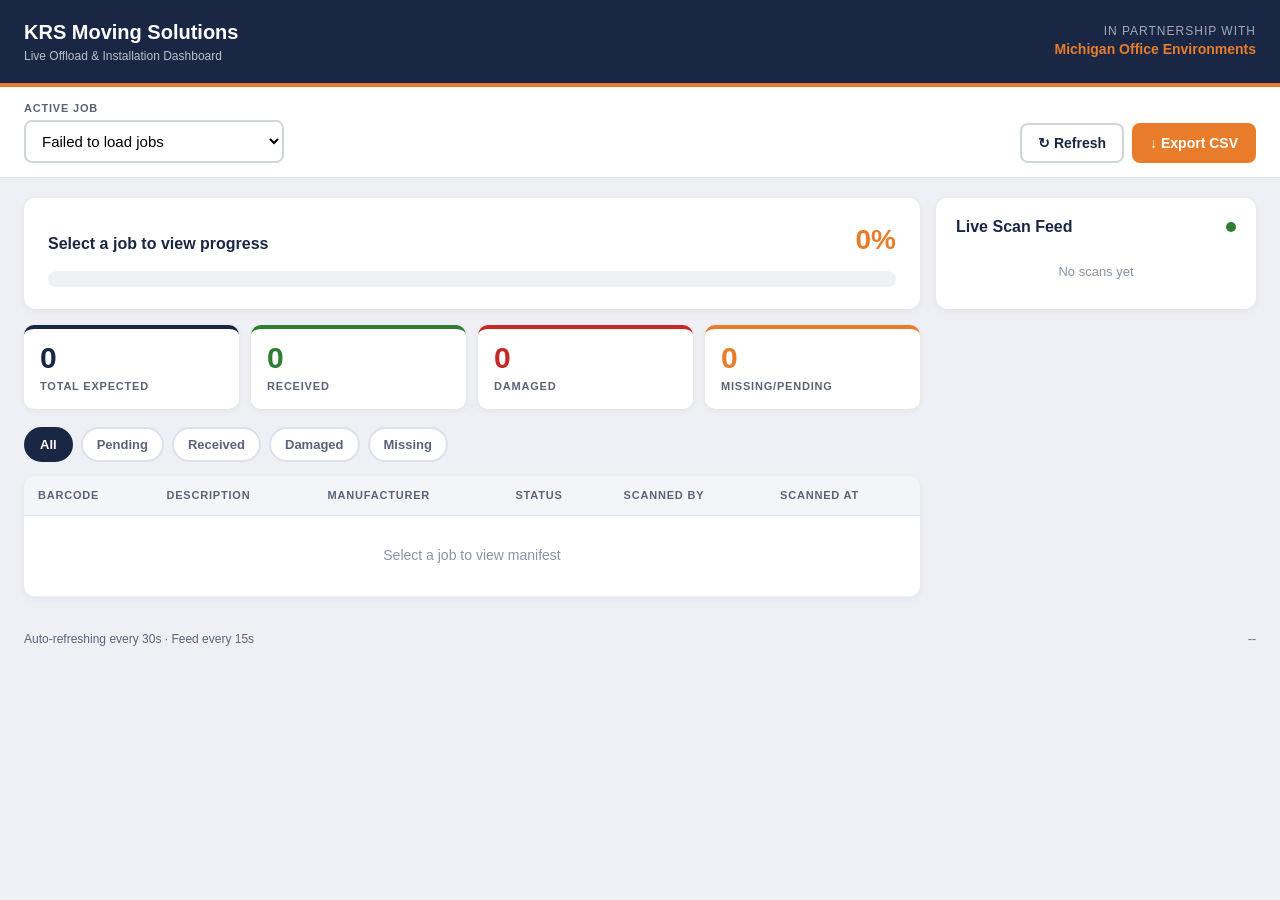
==== dashboard.html @ aa696462 "Initial commit: KRS offload barcode scanner + dashboard" ====
<!DOCTYPE html>
<html lang="en">
<head>
  <meta charset="UTF-8">
  <meta name="viewport" content="width=device-width, initial-scale=1.0">
  <meta name="theme-color" content="#1a2744">
  <title>KRS Offload Dashboard</title>
  <link rel="stylesheet" href="css/style.css">
</head>
<body class="dashboard-body">

  <!-- Co-branded header -->
  <header class="dash-header">
    <div class="dash-brand">
      <div class="dash-brand-main">KRS Moving Solutions</div>
      <div class="dash-brand-sub">Live Offload &amp; Installation Dashboard</div>
    </div>
    <div class="dash-partner">
      <div class="partner-label">In partnership with</div>
      <div class="partner-name">Michigan Office Environments</div>
    </div>
  </header>

  <!-- Control bar: job select + refresh + export -->
  <section class="dash-controls">
    <div class="dash-control-group">
      <label for="dashJobSelect">Active Job</label>
      <select id="dashJobSelect">
        <option value="">Loading jobs...</option>
      </select>
    </div>
    <div class="dash-control-group dash-control-actions">
      <button id="refreshBtn" class="dash-btn">&#8635; Refresh</button>
      <button id="exportBtn" class="dash-btn dash-btn-primary">&#8595; Export CSV</button>
    </div>
  </section>

  <!-- Main dashboard grid -->
  <main class="dash-main">

    <!-- Left column: progress + summary + table -->
    <div class="dash-left">

      <!-- Progress bar card -->
      <div class="dash-card progress-card">
        <div class="progress-header">
          <div class="progress-label" id="progressLabel">Select a job to view progress</div>
          <div class="progress-pct" id="progressPct">0%</div>
        </div>
        <div class="progress-bar-wrap">
          <div class="progress-bar-fill" id="progressBarFill"></div>
        </div>
      </div>

      <!-- Summary cards row -->
      <div class="summary-row">
        <div class="summary-card">
          <div class="summary-value" id="sumExpected">0</div>
          <div class="summary-label">Total Expected</div>
        </div>
        <div class="summary-card summary-good">
          <div class="summary-value" id="sumReceived">0</div>
          <div class="summary-label">Received</div>
        </div>
        <div class="summary-card summary-danger">
          <div class="summary-value" id="sumDamaged">0</div>
          <div class="summary-label">Damaged</div>
        </div>
        <div class="summary-card summary-warn">
          <div class="summary-value" id="sumMissing">0</div>
          <div class="summary-label">Missing/Pending</div>
        </div>
      </div>

      <!-- Filter tabs -->
      <div class="filter-row">
        <button class="filter-btn active" data-filter="all">All</button>
        <button class="filter-btn" data-filter="Pending">Pending</button>
        <button class="filter-btn" data-filter="Received">Received</button>
        <button class="filter-btn" data-filter="Damaged">Damaged</button>
        <button class="filter-btn" data-filter="Missing">Missing</button>
      </div>

      <!-- Manifest table -->
      <div class="dash-card table-card">
        <div class="table-scroll">
          <table class="manifest-table" id="manifestTable">
            <thead>
              <tr>
                <th>Barcode</th>
                <th>Description</th>
                <th>Manufacturer</th>
                <th>Status</th>
                <th>Scanned By</th>
                <th>Scanned At</th>
              </tr>
            </thead>
            <tbody id="manifestBody">
              <tr><td colspan="6" class="empty-state">Select a job to view manifest</td></tr>
            </tbody>
          </table>
        </div>
      </div>
    </div>

    <!-- Right column: live scan feed sidebar -->
    <aside class="dash-right">
      <div class="dash-card feed-card">
        <div class="feed-header">
          <h3>Live Scan Feed</h3>
          <span class="feed-dot"></span>
        </div>
        <ul class="feed-list" id="feedList">
          <li class="feed-empty">No scans yet</li>
        </ul>
      </div>
    </aside>
  </main>

  <footer class="dash-footer">
    <span>Auto-refreshing every 30s &middot; Feed every 15s</span>
    <span id="lastUpdated">--</span>
  </footer>

  <script src="js/dashboard.js"></script>
</body>
</html>
---- css/style.css ----
/* =====================================================================
   KRS Moving Solutions — Offload Scanner + Dashboard
   Brand colors:
     Navy:   #1a2744
     Orange: #e87c2a
   Mobile-first. Big tappable targets. High contrast.
===================================================================== */

/* ---- Reset / base ---- */
*, *::before, *::after {
  box-sizing: border-box;
  -webkit-tap-highlight-color: transparent;
}

html, body {
  margin: 0;
  padding: 0;
  font-family: -apple-system, BlinkMacSystemFont, "Segoe UI", Roboto, Helvetica, Arial, sans-serif;
  background: #f4f5f8;
  color: #1a2744;
  -webkit-font-smoothing: antialiased;
  line-height: 1.4;
}

button {
  font-family: inherit;
  cursor: pointer;
  border: none;
  background: none;
}

a { color: #e87c2a; text-decoration: none; }
a:hover { text-decoration: underline; }

.hidden { display: none !important; }

/* =====================================================================
   LANDING PAGE (index.html)
===================================================================== */

body.landing {
  background: linear-gradient(145deg, #1a2744 0%, #0f1728 100%);
  color: #fff;
  min-height: 100vh;
  display: flex;
  flex-direction: column;
}

.site-header {
  display: flex;
  justify-content: space-between;
  align-items: center;
  padding: 18px 24px;
  border-bottom: 3px solid #e87c2a;
  flex-wrap: wrap;
  gap: 10px;
}
.brand-title { font-size: 20px; font-weight: 800; letter-spacing: 0.3px; }
.brand-sub { font-size: 12px; opacity: 0.75; margin-top: 2px; }
.dealer-tag { text-align: right; font-size: 12px; }
.dealer-label { display: block; opacity: 0.65; text-transform: uppercase; letter-spacing: 1px; }
.dealer-name { font-weight: 700; color: #e87c2a; font-size: 14px; }

.landing-main {
  flex: 1;
  display: flex;
  align-items: center;
  justify-content: center;
  padding: 24px;
}
.hero-card {
  background: rgba(255,255,255,0.04);
  border: 1px solid rgba(255,255,255,0.1);
  border-radius: 16px;
  padding: 32px;
  max-width: 720px;
  width: 100%;
  backdrop-filter: blur(6px);
}
.hero-card h1 {
  margin: 0 0 10px;
  font-size: 28px;
  color: #fff;
}
.lede {
  margin: 0 0 24px;
  font-size: 16px;
  opacity: 0.8;
}

.landing-cta-row {
  display: grid;
  grid-template-columns: 1fr;
  gap: 14px;
  margin-bottom: 28px;
}
@media (min-width: 640px) {
  .landing-cta-row { grid-template-columns: 1fr 1fr; }
}

.cta-btn {
  display: flex;
  align-items: center;
  gap: 14px;
  padding: 18px 20px;
  border-radius: 12px;
  text-decoration: none;
  transition: transform 0.12s ease, box-shadow 0.12s ease;
}
.cta-btn:hover { transform: translateY(-2px); text-decoration: none; }
.cta-primary { background: #e87c2a; color: #fff; box-shadow: 0 8px 24px rgba(232,124,42,0.3); }
.cta-secondary { background: #fff; color: #1a2744; box-shadow: 0 8px 24px rgba(0,0,0,0.2); }
.cta-icon { font-size: 28px; }
.cta-title { display: block; font-weight: 800; font-size: 18px; }
.cta-sub { display: block; font-size: 12px; opacity: 0.8; }

.landing-meta {
  display: grid;
  grid-template-columns: 1fr;
  gap: 8px;
  font-size: 13px;
  opacity: 0.75;
}
@media (min-width: 640px) {
  .landing-meta { grid-template-columns: repeat(3, 1fr); }
}

.site-footer {
  padding: 14px 24px;
  text-align: center;
  font-size: 11px;
  opacity: 0.5;
  border-top: 1px solid rgba(255,255,255,0.1);
}

/* =====================================================================
   SCANNER APP (scanner.html)
===================================================================== */

body.scanner-body {
  background: #f4f5f8;
  min-height: 100vh;
  padding-bottom: 40px;
}

.scanner-header {
  background: #1a2744;
  color: #fff;
  padding: 14px 16px;
  display: flex;
  align-items: center;
  gap: 12px;
  position: sticky;
  top: 0;
  z-index: 10;
  border-bottom: 3px solid #e87c2a;
}
.back-link {
  color: #fff;
  font-size: 24px;
  padding: 4px 8px;
  text-decoration: none;
}
.scanner-header-title { flex: 1; }
.scanner-brand { font-weight: 800; font-size: 16px; }
.scanner-active {
  font-size: 12px;
  opacity: 0.85;
  margin-top: 2px;
  white-space: nowrap;
  overflow: hidden;
  text-overflow: ellipsis;
}
.header-btn {
  color: #fff;
  font-size: 20px;
  background: rgba(255,255,255,0.1);
  border-radius: 8px;
  padding: 8px 12px;
}

/* Setup screen */
.setup-screen {
  padding: 24px 20px;
  max-width: 520px;
  margin: 0 auto;
}
.setup-screen h2 {
  margin: 0 0 6px;
  font-size: 24px;
  color: #1a2744;
}
.setup-help {
  margin: 0 0 20px;
  color: #5a6378;
  font-size: 14px;
}
.big-label {
  display: block;
  font-weight: 700;
  font-size: 13px;
  text-transform: uppercase;
  letter-spacing: 0.5px;
  color: #1a2744;
  margin: 16px 0 6px;
}
.big-select, .big-input {
  width: 100%;
  font-size: 18px;
  padding: 16px 14px;
  border: 2px solid #d1d5dc;
  border-radius: 10px;
  background: #fff;
  color: #1a2744;
  -webkit-appearance: none;
  appearance: none;
}
.big-select:focus, .big-input:focus {
  outline: none;
  border-color: #e87c2a;
}
.big-input[type="file"] { padding: 12px; }

.setup-status {
  margin-top: 12px;
  font-size: 13px;
  color: #5a6378;
  min-height: 18px;
}

/* Big buttons */
.big-btn {
  display: flex;
  align-items: center;
  justify-content: center;
  gap: 10px;
  width: 100%;
  font-size: 20px;
  font-weight: 800;
  padding: 22px 18px;
  border-radius: 12px;
  margin-top: 16px;
  text-transform: uppercase;
  letter-spacing: 0.5px;
  transition: transform 0.1s ease, opacity 0.1s ease;
  min-height: 64px;
}
.big-btn:disabled { opacity: 0.5; cursor: not-allowed; }
.big-btn:active:not(:disabled) { transform: scale(0.98); }

.big-btn-primary { background: #e87c2a; color: #fff; box-shadow: 0 6px 16px rgba(232,124,42,0.35); }
.big-btn-danger  { background: #c62828; color: #fff; box-shadow: 0 6px 16px rgba(198,40,40,0.3); }
.big-btn-cancel  { background: #e5e7eb; color: #1a2744; box-shadow: none; }

/* Scan screen */
.scan-screen {
  padding: 20px 16px;
  max-width: 560px;
  margin: 0 auto;
}

.tally-bar {
  background: #fff;
  border-radius: 14px;
  padding: 18px 20px;
  box-shadow: 0 2px 8px rgba(26,39,68,0.08);
  text-align: center;
  margin-bottom: 16px;
}
.tally-numbers {
  font-size: 42px;
  font-weight: 800;
  color: #1a2744;
  line-height: 1;
}
.tally-numbers #tallyScanned { color: #e87c2a; }
.tally-label {
  font-size: 12px;
  text-transform: uppercase;
  letter-spacing: 1px;
  color: #5a6378;
  margin-top: 6px;
}
.tally-progress-wrap {
  background: #e5e7eb;
  height: 10px;
  border-radius: 99px;
  overflow: hidden;
  margin-top: 14px;
}
.tally-progress-bar {
  background: #e87c2a;
  height: 100%;
  width: 0%;
  transition: width 0.3s ease;
}

.scan-btn { font-size: 28px; padding: 32px; }
.scan-btn-icon { font-size: 32px; }

.last-scan-card {
  background: #fff;
  border-radius: 12px;
  padding: 14px 16px;
  margin-top: 18px;
  border-left: 6px solid #e87c2a;
  box-shadow: 0 2px 6px rgba(26,39,68,0.06);
}
.last-scan-label {
  font-size: 11px;
  text-transform: uppercase;
  letter-spacing: 1px;
  color: #5a6378;
}
.last-scan-body {
  margin-top: 4px;
  font-size: 16px;
  font-weight: 600;
  color: #1a2744;
  word-wrap: break-word;
}

.offline-bar {
  margin-top: 16px;
  background: #fff3cd;
  color: #8a6500;
  border: 1px solid #ffe58a;
  padding: 10px 14px;
  border-radius: 8px;
  font-size: 13px;
  display: flex;
  justify-content: space-between;
  font-weight: 600;
}

/* Camera modal */
.camera-modal {
  position: fixed;
  inset: 0;
  background: rgba(0,0,0,0.95);
  z-index: 50;
  display: flex;
  align-items: center;
  justify-content: center;
  padding: 20px;
}
.camera-modal-inner {
  width: 100%;
  max-width: 480px;
  color: #fff;
}
.camera-mode-label {
  text-align: center;
  margin-bottom: 10px;
  font-size: 14px;
  text-transform: uppercase;
  letter-spacing: 1px;
  opacity: 0.8;
}
.camera-viewport {
  background: #000;
  border-radius: 14px;
  overflow: hidden;
  aspect-ratio: 4 / 3;
  position: relative;
  box-shadow: 0 0 0 4px #e87c2a;
}
.camera-viewport video,
.camera-viewport canvas {
  width: 100% !important;
  height: 100% !important;
  object-fit: cover;
}
.camera-hint {
  margin-top: 14px;
  text-align: center;
  opacity: 0.8;
}

/* Generic modal */
.modal {
  position: fixed;
  inset: 0;
  background: rgba(0,0,0,0.6);
  z-index: 40;
  display: flex;
  align-items: flex-end;
  justify-content: center;
  padding: 0;
}
@media (min-width: 640px) {
  .modal { align-items: center; padding: 20px; }
}
.modal-card {
  background: #fff;
  width: 100%;
  max-width: 480px;
  border-radius: 16px 16px 0 0;
  padding: 22px 20px 28px;
  max-height: 92vh;
  overflow-y: auto;
}
@media (min-width: 640px) {
  .modal-card { border-radius: 16px; }
}
.modal-card h3 {
  margin: 0 0 6px;
  font-size: 20px;
  color: #1a2744;
}
.barcode-readout {
  background: #f4f5f8;
  padding: 10px 14px;
  border-radius: 8px;
  font-family: monospace;
  font-size: 15px;
  margin: 10px 0;
  word-break: break-all;
  border-left: 4px solid #e87c2a;
}
.modal-actions {
  display: grid;
  grid-template-columns: 1fr 1fr;
  gap: 10px;
  margin-top: 20px;
}
.modal-actions .big-btn { margin-top: 0; }

/* Toast notifications */
.toast-stack {
  position: fixed;
  top: 80px;
  left: 50%;
  transform: translateX(-50%);
  z-index: 100;
  display: flex;
  flex-direction: column;
  gap: 8px;
  width: calc(100% - 32px);
  max-width: 420px;
  pointer-events: none;
}
.toast {
  background: #1a2744;
  color: #fff;
  padding: 14px 16px;
  border-radius: 10px;
  font-size: 14px;
  font-weight: 600;
  box-shadow: 0 6px 20px rgba(0,0,0,0.25);
  border-left: 5px solid #e87c2a;
  animation: toastIn 0.25s ease, toastOut 0.3s ease forwards;
  animation-delay: 0s, 3.2s;
  pointer-events: auto;
}
.toast.toast-success { border-left-color: #2e7d32; }
.toast.toast-error   { border-left-color: #c62828; }
.toast.toast-warn    { border-left-color: #e87c2a; }

@keyframes toastIn {
  from { opacity: 0; transform: translateY(-10px); }
  to { opacity: 1; transform: translateY(0); }
}
@keyframes toastOut {
  to { opacity: 0; transform: translateY(-10px); }
}

/* =====================================================================
   DASHBOARD (dashboard.html)
===================================================================== */

body.dashboard-body {
  background: #eef0f5;
  min-height: 100vh;
}

.dash-header {
  background: #1a2744;
  color: #fff;
  padding: 18px 24px;
  display: flex;
  justify-content: space-between;
  align-items: center;
  flex-wrap: wrap;
  gap: 12px;
  border-bottom: 4px solid #e87c2a;
}
.dash-brand-main { font-weight: 800; font-size: 20px; }
.dash-brand-sub { font-size: 12px; opacity: 0.7; margin-top: 2px; }
.dash-partner { text-align: right; font-size: 12px; }
.partner-label { display: block; opacity: 0.6; text-transform: uppercase; letter-spacing: 1px; }
.partner-name { font-weight: 700; color: #e87c2a; font-size: 14px; }

.dash-controls {
  background: #fff;
  padding: 14px 24px;
  display: flex;
  justify-content: space-between;
  align-items: flex-end;
  gap: 16px;
  flex-wrap: wrap;
  border-bottom: 1px solid #dde0e8;
}
.dash-control-group label {
  display: block;
  font-size: 11px;
  text-transform: uppercase;
  letter-spacing: 0.8px;
  color: #5a6378;
  margin-bottom: 4px;
  font-weight: 700;
}
.dash-control-group select {
  min-width: 260px;
  padding: 10px 12px;
  font-size: 15px;
  border: 2px solid #d1d5dc;
  border-radius: 8px;
  background: #fff;
}
.dash-control-actions { display: flex; gap: 8px; }
.dash-btn {
  padding: 10px 16px;
  border: 2px solid #d1d5dc;
  border-radius: 8px;
  background: #fff;
  color: #1a2744;
  font-weight: 700;
  font-size: 14px;
}
.dash-btn:hover { border-color: #1a2744; }
.dash-btn-primary {
  background: #e87c2a;
  color: #fff;
  border-color: #e87c2a;
}
.dash-btn-primary:hover { background: #d46a1c; border-color: #d46a1c; }

.dash-main {
  display: grid;
  grid-template-columns: 1fr;
  gap: 16px;
  padding: 20px 24px;
}
@media (min-width: 1024px) {
  .dash-main { grid-template-columns: 1fr 320px; }
}

.dash-card {
  background: #fff;
  border-radius: 12px;
  padding: 18px 20px;
  box-shadow: 0 2px 6px rgba(26,39,68,0.06);
}

.progress-card { padding: 22px 24px; }
.progress-header {
  display: flex;
  justify-content: space-between;
  align-items: baseline;
  margin-bottom: 12px;
}
.progress-label {
  font-weight: 700;
  font-size: 16px;
  color: #1a2744;
}
.progress-pct {
  font-size: 28px;
  font-weight: 800;
  color: #e87c2a;
}
.progress-bar-wrap {
  background: #eef0f5;
  height: 16px;
  border-radius: 99px;
  overflow: hidden;
}
.progress-bar-fill {
  height: 100%;
  width: 0%;
  background: linear-gradient(90deg, #e87c2a 0%, #ff9642 100%);
  transition: width 0.4s ease;
  border-radius: 99px;
}

.summary-row {
  display: grid;
  grid-template-columns: repeat(2, 1fr);
  gap: 12px;
  margin-top: 16px;
}
@media (min-width: 640px) {
  .summary-row { grid-template-columns: repeat(4, 1fr); }
}
.summary-card {
  background: #fff;
  border-radius: 10px;
  padding: 14px 16px;
  box-shadow: 0 2px 6px rgba(26,39,68,0.06);
  border-top: 4px solid #1a2744;
}
.summary-value {
  font-size: 30px;
  font-weight: 800;
  color: #1a2744;
  line-height: 1;
}
.summary-label {
  font-size: 11px;
  text-transform: uppercase;
  letter-spacing: 0.8px;
  color: #5a6378;
  margin-top: 6px;
  font-weight: 700;
}
.summary-good   { border-top-color: #2e7d32; }
.summary-good .summary-value { color: #2e7d32; }
.summary-danger { border-top-color: #c62828; }
.summary-danger .summary-value { color: #c62828; }
.summary-warn   { border-top-color: #e87c2a; }
.summary-warn .summary-value { color: #e87c2a; }

.filter-row {
  display: flex;
  gap: 8px;
  flex-wrap: wrap;
  margin-top: 18px;
}
.filter-btn {
  padding: 8px 14px;
  border: 2px solid #dde0e8;
  background: #fff;
  border-radius: 99px;
  font-size: 13px;
  font-weight: 700;
  color: #5a6378;
}
.filter-btn.active {
  background: #1a2744;
  color: #fff;
  border-color: #1a2744;
}

.table-card { margin-top: 14px; padding: 0; overflow: hidden; }
.table-scroll { overflow-x: auto; }
.manifest-table {
  width: 100%;
  border-collapse: collapse;
  min-width: 680px;
}
.manifest-table th {
  text-align: left;
  padding: 12px 14px;
  background: #f4f5f8;
  font-size: 11px;
  text-transform: uppercase;
  letter-spacing: 0.8px;
  color: #5a6378;
  border-bottom: 1px solid #dde0e8;
}
.manifest-table td {
  padding: 12px 14px;
  border-bottom: 1px solid #eef0f5;
  font-size: 14px;
  color: #1a2744;
}
.manifest-table tr:hover td { background: #fafbfd; }
.empty-state { text-align: center !important; padding: 30px !important; color: #8a92a6 !important; }

.status-badge {
  display: inline-block;
  padding: 4px 10px;
  border-radius: 99px;
  font-size: 11px;
  font-weight: 800;
  text-transform: uppercase;
  letter-spacing: 0.5px;
}
.status-received { background: #d4edda; color: #155724; }
.status-pending  { background: #fff3cd; color: #8a6500; }
.status-damaged  { background: #f8d7da; color: #721c24; }
.status-missing  { background: #e2e3e5; color: #383d41; }

/* Feed sidebar */
.feed-card { padding: 18px 20px; }
.feed-header {
  display: flex;
  align-items: center;
  gap: 10px;
  margin-bottom: 14px;
}
.feed-header h3 {
  margin: 0;
  font-size: 16px;
  color: #1a2744;
  flex: 1;
}
.feed-dot {
  width: 10px;
  height: 10px;
  border-radius: 50%;
  background: #2e7d32;
  animation: pulse 1.6s ease-in-out infinite;
}
@keyframes pulse {
  0%, 100% { opacity: 1; }
  50% { opacity: 0.4; }
}
.feed-list {
  list-style: none;
  padding: 0;
  margin: 0;
  max-height: 540px;
  overflow-y: auto;
}
.feed-list li {
  padding: 10px 0;
  border-bottom: 1px solid #eef0f5;
  font-size: 13px;
}
.feed-list li:last-child { border-bottom: none; }
.feed-empty { color: #8a92a6; text-align: center; padding: 20px 0; }
.feed-item-title { font-weight: 700; color: #1a2744; }
.feed-item-meta { color: #5a6378; font-size: 12px; margin-top: 2px; }

.dash-footer {
  padding: 14px 24px;
  display: flex;
  justify-content: space-between;
  font-size: 12px;
  color: #5a6378;
  flex-wrap: wrap;
  gap: 8px;
}
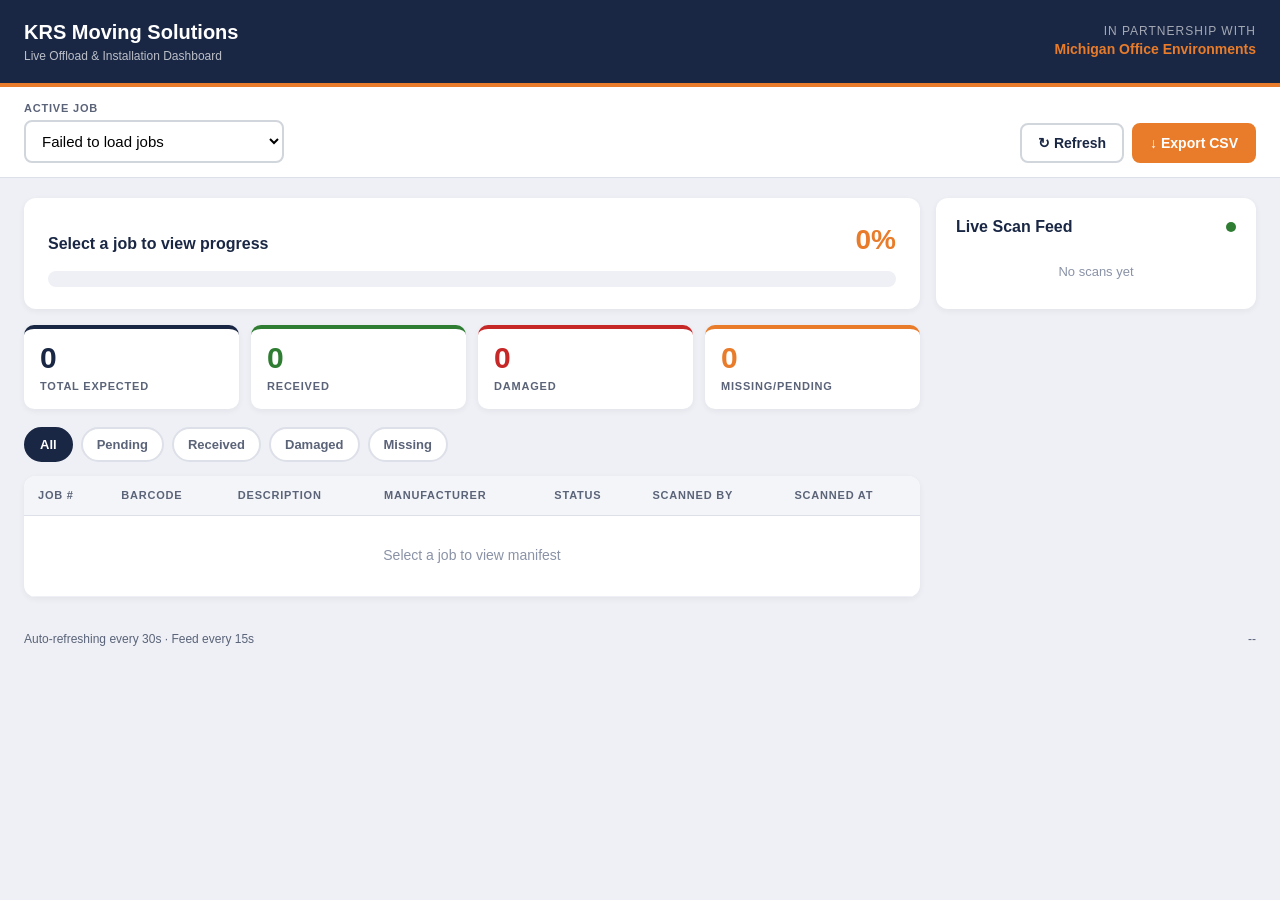
==== commit 870255be: "Add Job Number to scan context, stored on Products + Scan Log Crew members can now type a dealer job" ====
--- a/dashboard.html
+++ b/dashboard.html
@@ -87,6 +87,7 @@
           <table class="manifest-table" id="manifestTable">
             <thead>
               <tr>
+                <th>Job #</th>
                 <th>Barcode</th>
                 <th>Description</th>
                 <th>Manufacturer</th>
@@ -96,7 +97,7 @@
               </tr>
             </thead>
             <tbody id="manifestBody">
-              <tr><td colspan="6" class="empty-state">Select a job to view manifest</td></tr>
+              <tr><td colspan="7" class="empty-state">Select a job to view manifest</td></tr>
             </tbody>
           </table>
         </div>
--- a/css/style.css
+++ b/css/style.css
@@ -228,6 +228,86 @@
   min-height: 18px;
 }
 
+/* Setup divider between session info and scan context */
+.setup-divider {
+  margin: 28px 0 6px;
+  padding-bottom: 8px;
+  border-bottom: 2px solid #e87c2a;
+  font-size: 12px;
+  font-weight: 800;
+  text-transform: uppercase;
+  letter-spacing: 1.2px;
+  color: #e87c2a;
+}
+.setup-help-sub { margin-top: 0; }
+
+.required { color: #e87c2a; font-weight: 800; }
+
+/* Scan context card on the main scan screen */
+.context-card {
+  background: linear-gradient(135deg, #1a2744 0%, #243558 100%);
+  color: #fff;
+  border-radius: 14px;
+  padding: 16px 18px;
+  margin-bottom: 16px;
+  box-shadow: 0 4px 12px rgba(26,39,68,0.2);
+  border-left: 6px solid #e87c2a;
+}
+.context-header {
+  display: flex;
+  justify-content: space-between;
+  align-items: center;
+  margin-bottom: 6px;
+}
+.context-label {
+  font-size: 11px;
+  text-transform: uppercase;
+  letter-spacing: 1.5px;
+  opacity: 0.7;
+}
+.context-change-btn {
+  background: #e87c2a;
+  color: #fff;
+  font-weight: 800;
+  font-size: 11px;
+  letter-spacing: 1px;
+  padding: 6px 12px;
+  border-radius: 99px;
+  text-transform: uppercase;
+}
+.context-change-btn:active { transform: scale(0.96); }
+.context-product {
+  font-size: 18px;
+  font-weight: 800;
+  line-height: 1.2;
+  word-break: break-word;
+}
+.context-meta {
+  font-size: 12px;
+  opacity: 0.85;
+  margin-top: 4px;
+}
+.context-meta-sep { margin: 0 6px; opacity: 0.5; }
+.context-jobnum {
+  margin-top: 10px;
+  font-size: 11px;
+  font-weight: 800;
+  letter-spacing: 0.8px;
+  text-transform: uppercase;
+  color: #e87c2a;
+  background: rgba(232,124,42,0.15);
+  padding: 5px 12px;
+  border-radius: 99px;
+  display: inline-block;
+}
+
+/* Modal help text */
+.modal-help {
+  margin: 0 0 12px;
+  font-size: 13px;
+  color: #5a6378;
+}
+
 /* Big buttons */
 .big-btn {
   display: flex;
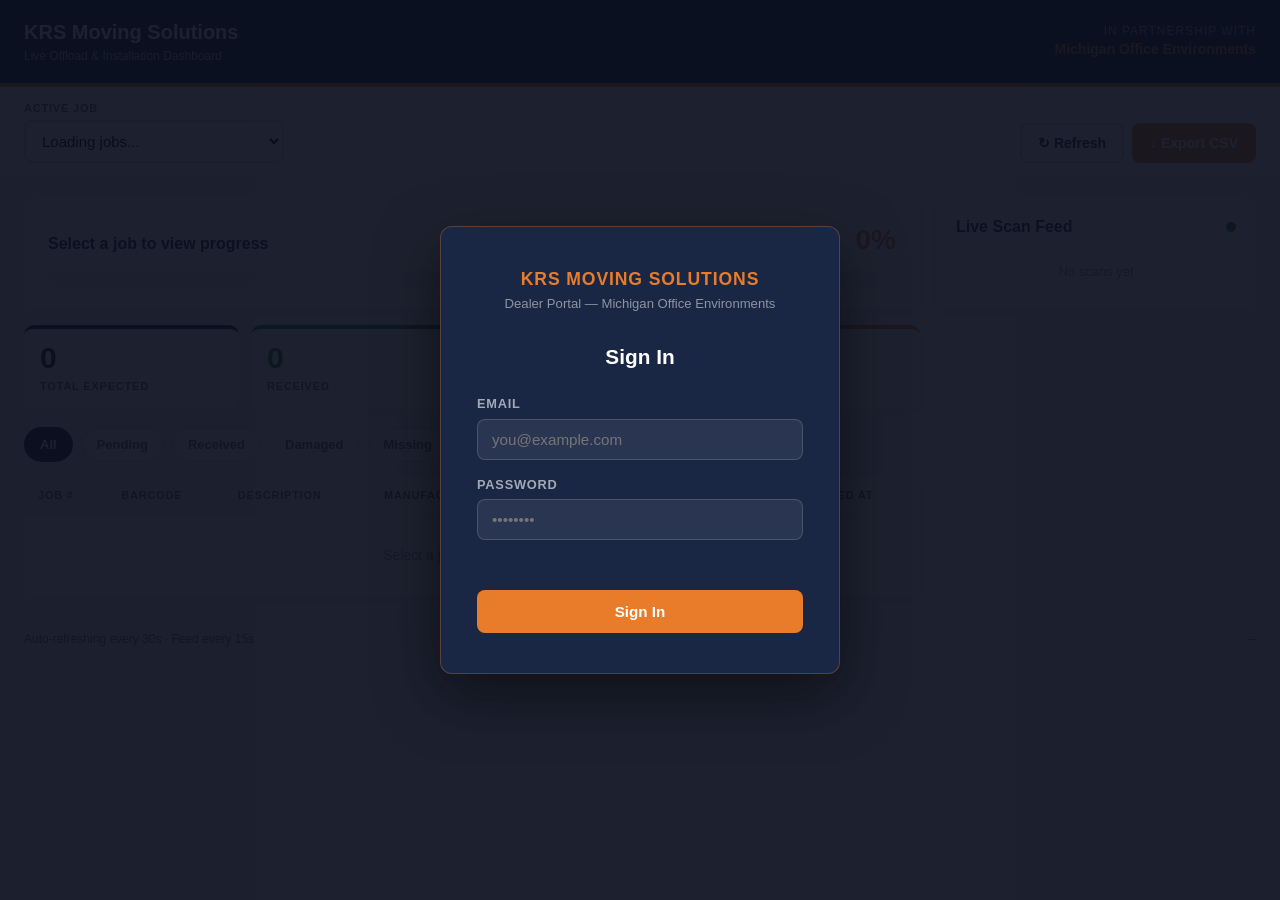
==== commit e739b9a1: "Add dealer login system for MOE portal access - dealer-login.js: POST auth against DealerUsers table" ====
--- a/dashboard.html
+++ b/dashboard.html
@@ -6,8 +6,153 @@
   <meta name="theme-color" content="#1a2744">
   <title>KRS Offload Dashboard</title>
   <link rel="stylesheet" href="css/style.css">
+  <style>
+    /* ---- Dealer login overlay ---- */
+    #dealerLoginOverlay {
+      position: fixed; inset: 0; z-index: 1000;
+      background: rgba(10, 15, 30, 0.92);
+      display: flex; align-items: center; justify-content: center;
+    }
+    #dealerLoginOverlay.hidden { display: none; }
+    .dealer-login-card {
+      background: #1a2744;
+      border: 1px solid rgba(232, 124, 42, 0.3);
+      border-radius: 12px;
+      padding: 40px 36px;
+      width: 100%;
+      max-width: 400px;
+      box-shadow: 0 20px 60px rgba(0,0,0,0.5);
+    }
+    .dealer-login-card .login-brand {
+      text-align: center;
+      margin-bottom: 28px;
+    }
+    .dealer-login-card .login-brand-main {
+      font-size: 1.1rem;
+      font-weight: 700;
+      color: #e87c2a;
+      letter-spacing: 0.05em;
+      text-transform: uppercase;
+    }
+    .dealer-login-card .login-brand-sub {
+      font-size: 0.82rem;
+      color: rgba(255,255,255,0.5);
+      margin-top: 4px;
+    }
+    .dealer-login-card h2 {
+      font-size: 1.3rem;
+      font-weight: 600;
+      color: #fff;
+      text-align: center;
+      margin: 0 0 24px;
+    }
+    .login-field {
+      margin-bottom: 16px;
+    }
+    .login-field label {
+      display: block;
+      font-size: 0.8rem;
+      font-weight: 600;
+      color: rgba(255,255,255,0.6);
+      text-transform: uppercase;
+      letter-spacing: 0.06em;
+      margin-bottom: 6px;
+    }
+    .login-field input {
+      width: 100%;
+      box-sizing: border-box;
+      background: rgba(255,255,255,0.07);
+      border: 1px solid rgba(255,255,255,0.15);
+      border-radius: 8px;
+      padding: 11px 14px;
+      color: #fff;
+      font-size: 0.95rem;
+      outline: none;
+      transition: border-color 0.2s;
+    }
+    .login-field input:focus {
+      border-color: #e87c2a;
+    }
+    .login-error {
+      color: #ff6b6b;
+      font-size: 0.83rem;
+      text-align: center;
+      margin-bottom: 12px;
+      min-height: 18px;
+    }
+    .dealer-login-card .btn-login {
+      width: 100%;
+      padding: 13px;
+      background: #e87c2a;
+      color: #fff;
+      font-weight: 700;
+      font-size: 0.95rem;
+      border: none;
+      border-radius: 8px;
+      cursor: pointer;
+      transition: opacity 0.2s;
+      margin-top: 4px;
+    }
+    .dealer-login-card .btn-login:hover { opacity: 0.88; }
+    .dealer-login-card .btn-login:disabled { opacity: 0.5; cursor: not-allowed; }
+
+    /* ---- Dealer session indicator in header ---- */
+    .dealer-session {
+      display: flex;
+      align-items: center;
+      gap: 12px;
+    }
+    .dealer-session-info {
+      text-align: right;
+    }
+    .dealer-session-name {
+      font-size: 0.88rem;
+      font-weight: 600;
+      color: #fff;
+    }
+    .dealer-session-company {
+      font-size: 0.76rem;
+      color: rgba(255,255,255,0.5);
+      margin-top: 1px;
+    }
+    .btn-logout {
+      background: rgba(255,255,255,0.08);
+      border: 1px solid rgba(255,255,255,0.15);
+      color: rgba(255,255,255,0.7);
+      font-size: 0.78rem;
+      padding: 5px 12px;
+      border-radius: 6px;
+      cursor: pointer;
+      transition: background 0.2s;
+    }
+    .btn-logout:hover {
+      background: rgba(255,255,255,0.15);
+      color: #fff;
+    }
+  </style>
 </head>
 <body class="dashboard-body">
+
+  <!-- Dealer login overlay -->
+  <div id="dealerLoginOverlay">
+    <div class="dealer-login-card">
+      <div class="login-brand">
+        <div class="login-brand-main">KRS Moving Solutions</div>
+        <div class="login-brand-sub">Dealer Portal — Michigan Office Environments</div>
+      </div>
+      <h2>Sign In</h2>
+      <div class="login-field">
+        <label for="loginEmail">Email</label>
+        <input type="email" id="loginEmail" placeholder="you@example.com" autocomplete="username">
+      </div>
+      <div class="login-field">
+        <label for="loginPassword">Password</label>
+        <input type="password" id="loginPassword" placeholder="••••••••" autocomplete="current-password">
+      </div>
+      <div class="login-error" id="loginError"></div>
+      <button class="btn-login" id="loginBtn">Sign In</button>
+    </div>
+  </div>
 
   <!-- Co-branded header -->
   <header class="dash-header">
@@ -18,6 +163,14 @@
     <div class="dash-partner">
       <div class="partner-label">In partnership with</div>
       <div class="partner-name">Michigan Office Environments</div>
+    </div>
+    <!-- Dealer session: shown when logged in -->
+    <div class="dealer-session" id="dealerSession" style="display:none;">
+      <div class="dealer-session-info">
+        <div class="dealer-session-name" id="dealerSessionName"></div>
+        <div class="dealer-session-company" id="dealerSessionCompany"></div>
+      </div>
+      <button class="btn-logout" id="logoutBtn">Sign Out</button>
     </div>
   </header>
 
--- a/css/style.css
+++ b/css/style.css
@@ -95,7 +95,7 @@
   margin-bottom: 28px;
 }
 @media (min-width: 640px) {
-  .landing-cta-row { grid-template-columns: 1fr 1fr; }
+  .landing-cta-row { grid-template-columns: 1fr 1fr 1fr; }
 }
 
 .cta-btn {
@@ -132,6 +132,18 @@
   opacity: 0.5;
   border-top: 1px solid rgba(255,255,255,0.1);
 }
+
+.admin-link {
+  display: inline-block;
+  margin-top: 18px;
+  font-size: 12px;
+  color: rgba(255,255,255,0.5);
+  text-decoration: none;
+  border: 1px solid rgba(255,255,255,0.15);
+  padding: 6px 12px;
+  border-radius: 6px;
+}
+.admin-link:hover { color: #e87c2a; border-color: #e87c2a; text-decoration: none; }
 
 /* =====================================================================
    SCANNER APP (scanner.html)
@@ -813,3 +825,530 @@
   flex-wrap: wrap;
   gap: 8px;
 }
+
+/* =====================================================================
+   ADMIN PAGE (admin.html)
+===================================================================== */
+
+body.admin-body {
+  background: #eef0f5;
+  min-height: 100vh;
+}
+
+.admin-header {
+  background: #1a2744;
+  color: #fff;
+  padding: 16px 24px;
+  display: flex;
+  justify-content: space-between;
+  align-items: center;
+  flex-wrap: wrap;
+  gap: 12px;
+  border-bottom: 4px solid #e87c2a;
+  position: sticky;
+  top: 0;
+  z-index: 10;
+}
+.admin-brand { display: flex; align-items: center; gap: 12px; }
+.admin-back {
+  color: #fff;
+  font-size: 22px;
+  text-decoration: none;
+  padding: 4px 8px;
+}
+.admin-brand-title { font-weight: 800; font-size: 18px; }
+.admin-brand-sub { font-size: 11px; opacity: 0.65; }
+.admin-save-btn {
+  background: #e87c2a;
+  color: #fff;
+  font-size: 14px;
+  font-weight: 800;
+  padding: 12px 24px;
+  border-radius: 8px;
+  border: none;
+  cursor: pointer;
+  text-transform: uppercase;
+  letter-spacing: 0.5px;
+  transition: opacity 0.15s;
+}
+.admin-save-btn:disabled { opacity: 0.4; cursor: not-allowed; }
+.admin-save-btn:hover:not(:disabled) { opacity: 0.9; }
+
+.admin-status {
+  padding: 10px 24px;
+  font-size: 13px;
+  font-weight: 600;
+  color: #5a6378;
+  background: #fff;
+  border-bottom: 1px solid #dde0e8;
+}
+.admin-status-ok { color: #2e7d32; background: #e8f5e9; }
+.admin-status-err { color: #c62828; background: #fce4ec; }
+
+.admin-main {
+  max-width: 900px;
+  margin: 0 auto;
+  padding: 24px 20px 80px;
+}
+
+.admin-section {
+  margin-bottom: 32px;
+}
+.admin-section-title {
+  margin: 0 0 4px;
+  font-size: 18px;
+  font-weight: 800;
+  color: #1a2744;
+  border-bottom: 2px solid #e87c2a;
+  padding-bottom: 6px;
+  display: inline-block;
+}
+.admin-section-desc {
+  margin: 0 0 14px;
+  font-size: 13px;
+  color: #5a6378;
+}
+
+.admin-grid {
+  display: grid;
+  grid-template-columns: 1fr;
+  gap: 12px;
+}
+@media (min-width: 640px) {
+  .admin-grid { grid-template-columns: 1fr 1fr; }
+}
+
+.admin-field-card {
+  background: #fff;
+  border-radius: 10px;
+  padding: 14px 16px;
+  box-shadow: 0 2px 6px rgba(26,39,68,0.06);
+}
+.admin-field-new { border-left: 4px solid #e87c2a; }
+.admin-field-label {
+  font-size: 12px;
+  font-weight: 800;
+  color: #1a2744;
+  text-transform: uppercase;
+  letter-spacing: 0.5px;
+  margin-bottom: 4px;
+  font-family: monospace;
+}
+.admin-field-desc {
+  font-size: 11px;
+  color: #8a92a6;
+  margin-bottom: 8px;
+}
+.admin-new-badge {
+  display: inline-block;
+  background: #e87c2a;
+  color: #fff;
+  font-size: 9px;
+  padding: 2px 6px;
+  border-radius: 99px;
+  vertical-align: middle;
+  font-family: -apple-system, sans-serif;
+}
+
+.admin-input {
+  width: 100%;
+  font-size: 14px;
+  padding: 10px 12px;
+  border: 2px solid #d1d5dc;
+  border-radius: 8px;
+  background: #fafbfd;
+  color: #1a2744;
+  font-family: inherit;
+}
+.admin-input:focus { outline: none; border-color: #e87c2a; }
+.admin-textarea {
+  min-height: 56px;
+  resize: vertical;
+  font-family: monospace;
+  font-size: 13px;
+}
+.admin-select {
+  -webkit-appearance: none;
+  appearance: none;
+}
+
+.admin-section-add {
+  background: #fff;
+  border-radius: 12px;
+  padding: 20px;
+  box-shadow: 0 2px 8px rgba(26,39,68,0.06);
+}
+.admin-add-row {
+  display: grid;
+  grid-template-columns: 1fr;
+  gap: 10px;
+}
+@media (min-width: 640px) {
+  .admin-add-row {
+    grid-template-columns: 1fr 1fr 120px;
+  }
+}
+.admin-add-btn {
+  background: #1a2744;
+  color: #fff;
+  font-size: 14px;
+  font-weight: 800;
+  padding: 10px 16px;
+  border: none;
+  border-radius: 8px;
+  cursor: pointer;
+}
+.admin-add-btn:hover { background: #243558; }
+
+/* =====================================================================
+   IMPORT PAPERWORK PAGE (import.html)
+===================================================================== */
+
+body.import-body {
+  background: #eef0f5;
+  min-height: 100vh;
+}
+
+.import-header {
+  background: #1a2744;
+  color: #fff;
+  padding: 16px 24px;
+  display: flex;
+  align-items: center;
+  gap: 12px;
+  border-bottom: 4px solid #e87c2a;
+  position: sticky;
+  top: 0;
+  z-index: 10;
+}
+.import-brand { display: flex; align-items: center; gap: 12px; }
+.import-brand-title { font-weight: 800; font-size: 18px; }
+.import-brand-sub { font-size: 11px; opacity: 0.65; }
+
+.import-step { padding: 20px; max-width: 960px; margin: 0 auto; }
+.import-card {
+  background: #fff;
+  border-radius: 14px;
+  padding: 28px 24px;
+  box-shadow: 0 2px 10px rgba(26,39,68,0.08);
+}
+.import-card h2 { margin: 0 0 6px; font-size: 20px; color: #1a2744; }
+.import-help { margin: 0 0 18px; font-size: 13px; color: #5a6378; }
+.import-card-center { text-align: center; }
+
+/* Drop zone */
+.import-drop {
+  border: 3px dashed #d1d5dc;
+  border-radius: 12px;
+  padding: 36px 20px;
+  text-align: center;
+  cursor: pointer;
+  margin-top: 16px;
+  transition: border-color 0.2s, background 0.2s;
+}
+.import-drop:hover, .import-drop-active {
+  border-color: #e87c2a;
+  background: #fff8f2;
+}
+.import-drop-icon { font-size: 48px; margin-bottom: 10px; }
+.import-drop-text { font-size: 16px; font-weight: 600; color: #1a2744; }
+.import-drop-sub { font-size: 12px; color: #8a92a6; margin-top: 6px; }
+
+.import-file-info {
+  margin-top: 14px;
+  padding: 12px 16px;
+  background: #e8f5e9;
+  border-radius: 8px;
+  display: flex;
+  justify-content: space-between;
+  align-items: center;
+  font-size: 14px;
+  font-weight: 600;
+  color: #2e7d32;
+}
+.import-remove-btn {
+  background: none;
+  color: #c62828;
+  font-size: 20px;
+  font-weight: 800;
+  padding: 4px 8px;
+  border-radius: 6px;
+}
+
+/* Spinner */
+.import-spinner {
+  width: 56px;
+  height: 56px;
+  border: 5px solid #eef0f5;
+  border-top-color: #e87c2a;
+  border-radius: 50%;
+  animation: importSpin 0.8s linear infinite;
+  margin: 0 auto 20px;
+}
+@keyframes importSpin {
+  to { transform: rotate(360deg); }
+}
+
+/* Review table */
+.import-meta-row {
+  margin-bottom: 16px;
+  font-size: 13px;
+  color: #5a6378;
+  font-weight: 600;
+}
+.import-table-scroll { overflow-x: auto; margin-bottom: 16px; }
+.import-table {
+  width: 100%;
+  border-collapse: collapse;
+  min-width: 760px;
+}
+.import-table th {
+  text-align: left;
+  padding: 10px 8px;
+  background: #f4f5f8;
+  font-size: 11px;
+  text-transform: uppercase;
+  letter-spacing: 0.5px;
+  color: #5a6378;
+  border-bottom: 1px solid #dde0e8;
+}
+.import-table td {
+  padding: 6px 4px;
+  border-bottom: 1px solid #eef0f5;
+}
+.import-table th:first-child,
+.import-table td:first-child { width: 36px; text-align: center; }
+
+.import-cell-input {
+  width: 100%;
+  font-size: 13px;
+  padding: 7px 8px;
+  border: 1px solid #e0e3ea;
+  border-radius: 6px;
+  background: #fff;
+  color: #1a2744;
+}
+.import-cell-input:focus { outline: none; border-color: #e87c2a; }
+.import-cell-sm { max-width: 120px; }
+.import-cell-xs { max-width: 64px; text-align: center; }
+
+.import-actions {
+  display: grid;
+  grid-template-columns: auto 1fr;
+  gap: 12px;
+  margin-top: 18px;
+}
+.import-actions .big-btn { margin-top: 0; }
+
+/* Done state */
+.import-done-icon { font-size: 56px; margin-bottom: 12px; }
+.import-another-btn {
+  margin-top: 20px;
+  background: none;
+  color: #5a6378;
+  font-size: 13px;
+  text-decoration: underline;
+  padding: 8px;
+}
+
+/* Error bar */
+.import-error {
+  position: fixed;
+  bottom: 20px;
+  left: 50%;
+  transform: translateX(-50%);
+  background: #c62828;
+  color: #fff;
+  padding: 14px 20px;
+  border-radius: 10px;
+  font-size: 14px;
+  font-weight: 600;
+  box-shadow: 0 8px 24px rgba(198,40,40,0.35);
+  display: flex;
+  align-items: center;
+  gap: 12px;
+  z-index: 100;
+  max-width: calc(100% - 32px);
+}
+.import-error-close {
+  background: rgba(255,255,255,0.2);
+  color: #fff;
+  font-size: 18px;
+  padding: 4px 8px;
+  border-radius: 6px;
+}
+
+/* Editable meta editor (step 3) */
+.import-meta-editor {
+  background: #f4f6fa;
+  border: 1px solid #dde2ee;
+  border-radius: 10px;
+  padding: 14px 16px;
+  margin-bottom: 18px;
+}
+.import-meta-grid {
+  display: grid;
+  grid-template-columns: repeat(auto-fill, minmax(160px, 1fr));
+  gap: 10px;
+}
+.import-meta-field label {
+  display: block;
+  font-size: 11px;
+  font-weight: 700;
+  color: #5a6378;
+  text-transform: uppercase;
+  letter-spacing: 0.05em;
+  margin-bottom: 4px;
+}
+.import-meta-field input,
+.import-meta-field select {
+  width: 100%;
+  padding: 7px 10px;
+  font-size: 13px;
+  border: 1px solid #c8d0e4;
+  border-radius: 6px;
+  background: #fff;
+  color: #1a2744;
+  box-sizing: border-box;
+}
+.import-meta-field input:focus,
+.import-meta-field select:focus {
+  outline: none;
+  border-color: #e87c2a;
+}
+
+/* Action bar (Save / Room Doc / Quote / Import) */
+.import-action-bar {
+  display: flex;
+  align-items: center;
+  justify-content: space-between;
+  gap: 10px;
+  margin-top: 16px;
+  flex-wrap: wrap;
+}
+.import-action-group {
+  display: flex;
+  align-items: center;
+  gap: 8px;
+  flex-wrap: wrap;
+}
+.import-action-btn {
+  background: #f4f6fa;
+  color: #1a2744;
+  border: 1px solid #c8d0e4;
+  border-radius: 8px;
+  padding: 9px 14px;
+  font-size: 13px;
+  font-weight: 600;
+  cursor: pointer;
+  transition: background 0.15s, border-color 0.15s;
+  white-space: nowrap;
+}
+.import-action-btn:hover {
+  background: #e4e9f4;
+  border-color: #a8b4cc;
+}
+.import-action-btn:disabled {
+  opacity: 0.5;
+  cursor: not-allowed;
+}
+.import-save-badge {
+  margin-top: 10px;
+  font-size: 13px;
+  font-weight: 600;
+  color: #2a8a4a;
+  background: #e8f5ec;
+  border: 1px solid #b2d9be;
+  border-radius: 6px;
+  padding: 7px 12px;
+  display: inline-block;
+}
+
+/* Modal overlay (shared for room doc, quote, job num) */
+.import-modal {
+  position: fixed;
+  inset: 0;
+  background: rgba(0,0,0,0.55);
+  z-index: 400;
+  display: flex;
+  align-items: center;
+  justify-content: center;
+  padding: 16px;
+}
+.import-modal.hidden { display: none !important; }
+.import-modal-box {
+  background: #fff;
+  border-radius: 14px;
+  padding: 24px;
+  width: 100%;
+  max-width: 600px;
+  max-height: 90vh;
+  overflow-y: auto;
+  box-shadow: 0 8px 40px rgba(0,0,0,0.22);
+}
+.import-modal-wide { max-width: 860px; }
+.import-modal-sm   { max-width: 380px; }
+.import-modal-header {
+  display: flex;
+  align-items: center;
+  justify-content: space-between;
+  margin-bottom: 12px;
+}
+.import-modal-header h3 {
+  margin: 0;
+  font-size: 18px;
+  color: #1a2744;
+}
+.import-modal-close {
+  background: #f4f6fa;
+  border: none;
+  border-radius: 6px;
+  font-size: 18px;
+  width: 32px;
+  height: 32px;
+  cursor: pointer;
+  color: #5a6378;
+  display: flex;
+  align-items: center;
+  justify-content: center;
+}
+.import-modal-close:hover { background: #e4e9f4; }
+.import-modal-text {
+  width: 100%;
+  min-height: 300px;
+  font-family: 'Courier New', monospace;
+  font-size: 13px;
+  line-height: 1.6;
+  border: 1px solid #dde2ee;
+  border-radius: 8px;
+  padding: 12px;
+  background: #f8f9fc;
+  color: #1a2744;
+  resize: vertical;
+  box-sizing: border-box;
+  margin-bottom: 14px;
+}
+.import-modal-spinner {
+  text-align: center;
+  padding: 30px 0;
+  color: #5a6378;
+}
+
+/* Quote table extras */
+.import-quote-table { margin-bottom: 16px; }
+.import-quote-unmatched-row td { color: #8a92a6; font-style: italic; }
+.import-quote-subtotal td { color: #5a6378; font-size: 13px; padding: 5px 10px; }
+.import-quote-total td { color: #1a2744; font-size: 15px; border-top: 2px solid #1a2744; padding: 8px 10px; }
+.import-quote-unmatched {
+  background: #fff8f0;
+  border: 1px solid #f5c49a;
+  border-radius: 8px;
+  padding: 12px 16px;
+  margin-bottom: 16px;
+  font-size: 13px;
+  color: #7a4010;
+}
+.import-quote-unmatched ul {
+  margin: 6px 0 0;
+  padding-left: 18px;
+}
